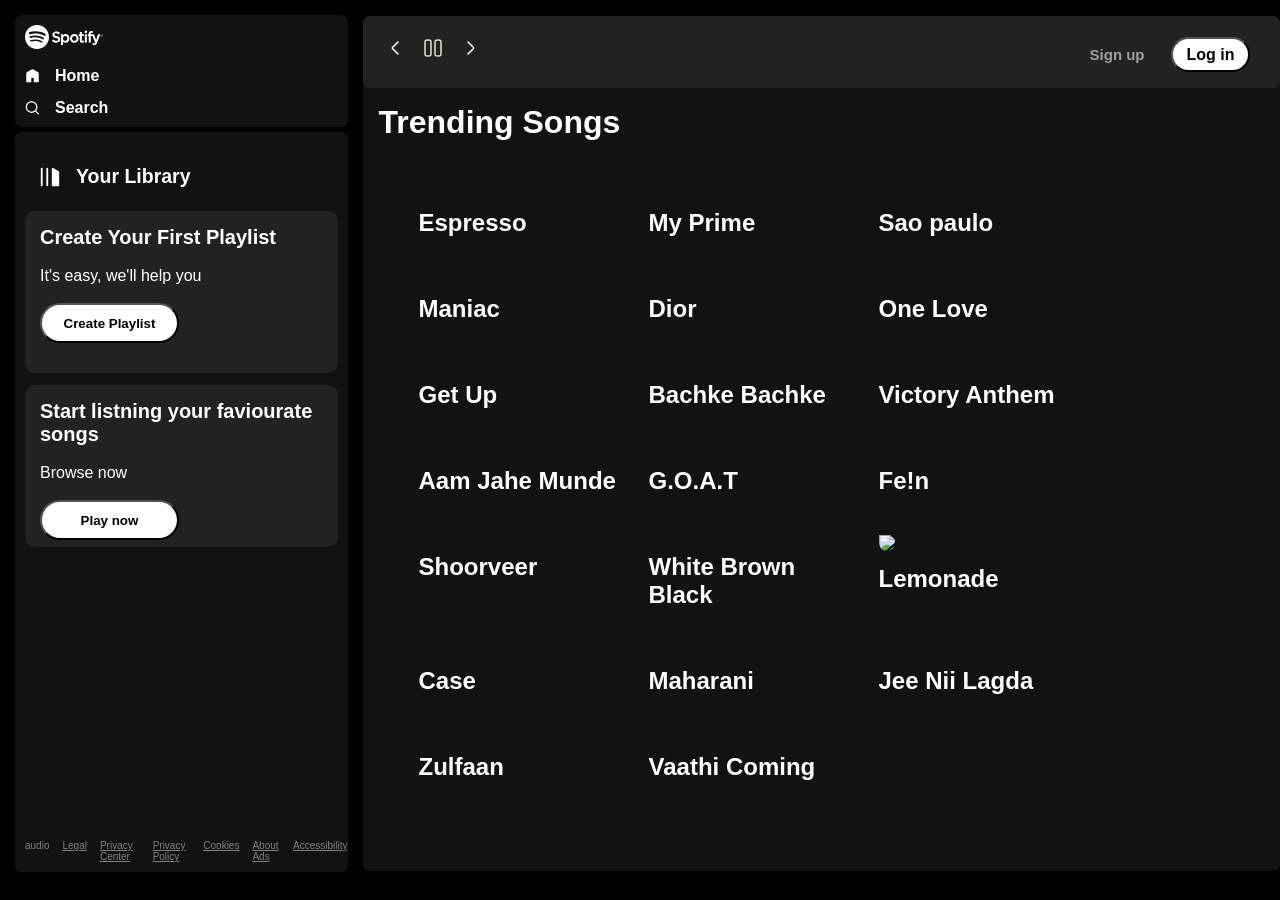
==== index.html @ 83c4fd3b "Add files via upload" ====
<!DOCTYPE html>
<html lang="en">
  <head>
    <meta charset="UTF-8" />
    <meta name="viewport" content="width=device-width, initial-scale=1.0" />
    <link rel="shortcut icon" href="favicon.png" type="image/x-icon" />
    <link rel="stylesheet" href="style.css" />
    <link rel="stylesheet" href="utility.css" />
    

    <title>Spotify - Web Player: Music for everyone</title>
  </head>
  <body>
    <div class="main flex bg-black">
      <div class="left">
        <div class="home rounded bg-grey m1 p1">
          <div class="logo">
            <img src="logo.svg" class="invert" alt="logo" />
          </div>
          <ul>
            <li><img class="invert" src="home.svg" alt="home" />Home</li>
            <li><img class="invert" src="search.svg" alt="search" />Search</li>
          </ul>
        </div>
        <div class="library bg-grey rounded m1 p1">
          <div class="heading">
            <img class="invert" src="playlist.svg" alt="playlist" />
           <h2 class="sngname">Your Library</h2>
          </div>
          <div class="msgg">
            <p class="pp1">Create Your First Playlist</p>
            
            <br>
            <p>It's easy, we'll help you</p>
            <button class="plist" id="plist">Create Playlist</button>
          </div>
          <div class="msgg">
            <p class="pp1">Start listning your faviourate songs</p>
          <br>
            <p>Browse now</p>
            <button class="plist" >Play now</button>
          </div>
          <div class="footer">
            audio
            <div>
              <a href="https://www.spotify.com/jp/legal/"><span>Legal</span></a>
            </div>
            <div>
              <a href="https://www.spotify.com/jp/privacy/"
                ><span>Privacy Center</span></a
              >
            </div>
            <div>
              <a href="https://www.spotify.com/jp/legal/privacy-policy/"
                ><span>Privacy Policy</span></a
              >
            </div>
            <div>
              <a href="https://www.spotify.com/jp/legal/cookies-policy/"
                ><span>Cookies</span></a
              >
            </div>
            <div>
              <a href="https://www.spotify.com/jp/legal/privacy-policy/#s3"
                ><span>About Ads</span></a
              >
            </div>
            <div>
              <a href="https://www.spotify.com/jp/accessibility/"
                ><span>Accessibility</span></a
              >
            </div>
          </div>
        </div>
      </div>
      <div class="right rounded bg-grey">
        <div class="header rounded">
          <div class="nav">
            <svg
            id="previous"
              width="24"
              height="24"
              viewBox="0 0 24 24"
              fill="none"
              xmlns="http://www.w3.org/2000/svg"
              class="bb2"
            >
              <path
                d="M15 6L9.70711 11.2929C9.37377 11.6262 9.20711 11.7929 9.20711 12C9.20711 12.2071 9.37377 12.3738 9.70711 12.7071L15 18"
                stroke="#ffffff"
                stroke-width="1.5"
                stroke-linecap="round"
                stroke-linejoin="round"
              />
            </svg>
            <img src="pause.svg" class="pause" id="masterplay">
            <svg
            id="next"
              width="24"
              height="24"
              viewBox="0 0 24 24"
              fill="none"
              xmlns="http://www.w3.org/2000/svg"
              class="bb1"
            >
              <path
                d="M9 18L14.2929 12.7071C14.6262 12.3738 14.7929 12.2071 14.7929 12C14.7929 11.7929 14.6262 11.6262 14.2929 11.2929L9 6"
                stroke="#ffffff"
                stroke-width="1.5"
                stroke-linecap="round"
                stroke-linejoin="round"
              />
            </svg>
          </div>
          <div class="buttons">
            <!-- <a href="https://www.spotify.com/in-en/premium/"><button class="premium">Premium</button></a> -->
            <button class="signupbtn" ><a href="signup.html">Sign up</a></button>
            <button class="loginbtn"><a href="login.html">Log in</a></button>
          </div>
        </div>
        <div class="spotify-playlist">
          <h1>Trending Songs</h1>
          <div class="card-box">
            
            <div class="card" id="1" >
              <div class="play">
                <svg  width="24" height="24"
                  viewBox="0 0 24 24"
                  fill="none"
                  xmlns="http://www.w3.org/2000/svg">
                  <path
                    d="M5 20V4L19 12L5 20Z"
                    stroke="#141B34"
                    fill="#000"
                    stroke-width="1.5"
                    stroke-linejoin="round"
                  />
                </svg>
              </div>
            
              <img src="songs/cover/cover.jpeg" alt="" />
             <h2 >Espresso</h2>
            </div>
            <div class="card" id="2" >
              <div class="play" >
                <svg  width="24" height="24"
                  viewBox="0 0 24 24"
                  fill="none"
                  xmlns="http://www.w3.org/2000/svg">
                  <path
                    d="M5 20V4L19 12L5 20Z"
                    stroke="#141B34"
                    fill="#000"
                    stroke-width="1.5"
                    stroke-linejoin="round"
                  />
                </svg>
              </div>
              <img src="songs/cover/cover (1).jpg" alt="" />
             <h2 class="sngname">My Prime</h2>
            </div>
            <div class="card" id="3">
                <div class="play">
                <svg  width="24" height="24"
                  viewBox="0 0 24 24"
                  fill="none"
                  xmlns="http://www.w3.org/2000/svg">
                  <path
                    d="M5 20V4L19 12L5 20Z"
                    stroke="#141B34"
                    fill="#000"
                    stroke-width="1.5"
                    stroke-linejoin="round"
                  />
                </svg>
              </div>
              <img src="songs/cover/cover (2).jpg" alt="" />
             <h2 class="sngname">Sao paulo</h2>
              
            </div>
            <div class="card" id="4" >  <div class="play">
                <svg  width="24" height="24"
                  viewBox="0 0 24 24"
                  fill="none"
                  xmlns="http://www.w3.org/2000/svg">
                  <path
                    d="M5 20V4L19 12L5 20Z"
                    stroke="#141B34"
                    fill="#000"
                    stroke-width="1.5"
                    stroke-linejoin="round"
                  />
                </svg>
              </div>
              <img src="songs/cover/cover (10).jpg" alt="" />
             <h2 class="sngname">Maniac</h2>
            </div>
            <div class="card" id="5">  <div class="play">
                <svg  width="24" height="24"
                  viewBox="0 0 24 24"
                  fill="none"
                  xmlns="http://www.w3.org/2000/svg">
                  <path
                    d="M5 20V4L19 12L5 20Z"
                    stroke="#141B34"
                    fill="#000"
                    stroke-width="1.5"
                    stroke-linejoin="round"
                  />
                </svg>
              </div>
              <img src="songs/cover/cover (4).jpg" alt="" />
             <h2 class="sngname">Dior</h2>
            </div>
            <div class="card" id="6">  <div class="play" id="play">
                <svg  width="24" height="24"
                  viewBox="0 0 24 24"
                  fill="none"
                  xmlns="http://www.w3.org/2000/svg">
                  <path
                    d="M5 20V4L19 12L5 20Z"
                    stroke="#141B34"
                    fill="#000"
                    stroke-width="1.5"
                    stroke-linejoin="round"
                  />
                </svg>
              </div>
              <img src="songs/cover/cover (5).jpg" alt="" />
             <h2 class="sngname">One Love</h2>
            </div>
            <div class="card" id="7">  <div class="play">
                <svg  width="24" height="24"
                  viewBox="0 0 24 24"
                  fill="none"
                  xmlns="http://www.w3.org/2000/svg">
                  <path
                    d="M5 20V4L19 12L5 20Z"
                    stroke="#141B34"
                    fill="#000"
                    stroke-width="1.5"
                    stroke-linejoin="round"
                  />
                </svg>
              </div>
              <img src="songs/cover/cover (6).jpg" alt="" />
             <h2 class="sngname">Get Up</h2>
            </div>
            <div class="card" id="8">  <div class="play">
                <svg  width="24" height="24"
                  viewBox="0 0 24 24"
                  fill="none"
                  xmlns="http://www.w3.org/2000/svg">
                  <path
                    d="M5 20V4L19 12L5 20Z"
                    stroke="#141B34"
                    fill="#000"
                    stroke-width="1.5"
                    stroke-linejoin="round"
                  />
                </svg>
              </div>
              <img src="songs/cover/cover (7).jpg" alt="" />
             <h2 class="sngname">Bachke Bachke</h2>
            </div>
            <div class="card" id="9">  <div class="play">
                <svg  width="24" height="24"
                  viewBox="0 0 24 24"
                  fill="none"
                  xmlns="http://www.w3.org/2000/svg">
                  <path
                    d="M5 20V4L19 12L5 20Z"
                    stroke="#141B34"
                    fill="#000"
                    stroke-width="1.5"
                    stroke-linejoin="round"
                  />
                </svg>
              </div>
              <img src="songs/cover/cover (8).jpg" alt="" />
             <h2 class="sngname">Victory Anthem</h2>
            </div>
            <div class="card" id="10">  <div class="play">
                <svg  width="24" height="24"
                  viewBox="0 0 24 24"
                  fill="none"
                  xmlns="http://www.w3.org/2000/svg">
                  <path
                    d="M5 20V4L19 12L5 20Z"
                    stroke="#141B34"
                    fill="#000"
                    stroke-width="1.5"
                    stroke-linejoin="round"
                  />
                </svg>
              </div>
              <img src="songs/cover/cover (9).jpeg" alt="" />
             <h2 class="sngname">Aam Jahe Munde</h2>
            </div>
            <div class="card" id="11">  <div class="play">
                <svg  width="24" height="24"
                  viewBox="0 0 24 24"
                  fill="none"
                  xmlns="http://www.w3.org/2000/svg">
                  <path
                    d="M5 20V4L19 12L5 20Z"
                    stroke="#141B34"
                    fill="#000"
                    stroke-width="1.5"
                    stroke-linejoin="round"
                  />
                </svg>
              </div>
              <img src="songs/cover/cover (3).jpg" alt="" />
             <h2 class="sngname">G.O.A.T</h2>
            </div>
            <div class="card" id="12"> 
               <div class="play">
                <svg  width="24" height="24"
                  viewBox="0 0 24 24"
                  fill="none"
                  xmlns="http://www.w3.org/2000/svg">
                  <path
                    d="M5 20V4L19 12L5 20Z"
                    stroke="#141B34"
                    fill="#000"
                    stroke-width="1.5"
                    stroke-linejoin="round"
                  />
                </svg>
              </div>
              <img src="songs/cover/cover (11).jpeg" alt="" />
             <h2 class="sngname">Fe!n</h2>
            </div>
            <div class="card" id="13"> 
              <div class="play">
               <svg  width="24" height="24"
                 viewBox="0 0 24 24"
                 fill="none"
                 xmlns="http://www.w3.org/2000/svg">
                 <path
                   d="M5 20V4L19 12L5 20Z"
                   stroke="#141B34"
                   fill="#000"
                   stroke-width="1.5"
                   stroke-linejoin="round"
                 />
               </svg>
             </div>
             <img src="songs/cover/cover (12).jpg" alt="" />
            <h2 class="sngname">Shoorveer</h2>
           </div>

           <div class="card" id="14"> 
            <div class="play">
             <svg  width="24" height="24"
               viewBox="0 0 24 24"
               fill="none"
               xmlns="http://www.w3.org/2000/svg">
               <path
                 d="M5 20V4L19 12L5 20Z"
                 stroke="#141B34"
                 fill="#000"
                 stroke-width="1.5"
                 stroke-linejoin="round"
               />
             </svg>
           </div>
           <img src="songs/cover/cover (13)" alt="" />
          <h2 class="sngname">White Brown Black</h2>
         </div>


         <div class="card" id="15" > 
          <div class="play">
           <svg  width="24" height="24"
             viewBox="0 0 24 24"
             fill="none"
             xmlns="http://www.w3.org/2000/svg">
             <path
               d="M5 20V4L19 12L5 20Z"
               stroke="#141B34"
               fill="#000"
               stroke-width="1.5"
               stroke-linejoin="round"
             />
           </svg>
         </div>
         <img src="songs/cover/cover (14).jpg " />
        <h2 class="sngname">Lemonade</h2>
       </div>
           

       <div class="card" id="16"> 
        <div class="play">
         <svg  width="24" height="24"
           viewBox="0 0 24 24"
           fill="none"
           xmlns="http://www.w3.org/2000/svg">
           <path
             d="M5 20V4L19 12L5 20Z"
             stroke="#141B34"
             fill="#000"
             stroke-width="1.5"
             stroke-linejoin="round"
           />
         </svg>
       </div>
       <img src="songs/cover/cover (15).jpg" alt="" />
      <h2 class="sngname">Case</h2>
     </div>
     
     <div class="card" id="17"> 
      <div class="play">
       <svg  width="24" height="24"
         viewBox="0 0 24 24"
         fill="none"
         xmlns="http://www.w3.org/2000/svg">
         <path
           d="M5 20V4L19 12L5 20Z"
           stroke="#141B34"
           fill="#000"
           stroke-width="1.5"
           stroke-linejoin="round"
         />
       </svg>
     </div>
     <img src="songs/cover/cover (16).jpg" alt="" />
    <h2 class="sngname">Maharani</h2>
   </div>


   <div class="card" id="18"> 
    <div class="play">
     <svg  width="24" height="24"
       viewBox="0 0 24 24"
       fill="none"
       xmlns="http://www.w3.org/2000/svg">
       <path
         d="M5 20V4L19 12L5 20Z"
         stroke="#141B34"
         fill="#000"
         stroke-width="1.5"
         stroke-linejoin="round"
       />
     </svg>
   </div>
   <img src="songs/cover/cover (17).jpg" alt="" />
  <h2 class="sngname">Jee Nii Lagda</h2>
 </div>

 <div class="card" id="19"> 
  <div class="play">
   <svg  width="24" height="24"
     viewBox="0 0 24 24"
     fill="none"
     xmlns="http://www.w3.org/2000/svg">
     <path
       d="M5 20V4L19 12L5 20Z"
       stroke="#141B34"
       fill="#000"
       stroke-width="1.5"
       stroke-linejoin="round"
     />
   </svg>
 </div>
 <img src="songs/cover/cover (18).jpg" alt="" />
<h2 class="sngname">Zulfaan</h2>
</div>


<div class="card" id="20"> 
  <div class="play">
   <svg  width="24" height="24"
     viewBox="0 0 24 24"
     fill="none"
     xmlns="http://www.w3.org/2000/svg">
     <path
       d="M5 20V4L19 12L5 20Z"
       stroke="#141B34"
       fill="#000"
       stroke-width="1.5"
       stroke-linejoin="round"
     />
   </svg>
 </div>
 <img src="songs/cover/cover (19).jpg" alt="" />
<h2 class="sngname">Vaathi Coming</h2>
</div>
          </div>
        </div>

        <!-- <div class="playbar">
          <div class="seekbar" >
            <div class="circle"  id="progressbar" ></div>
          </div>
          <div class="songinfo">
            <div class="progressbar"></div>
          </div>
          <div class="songbuttons">
            <img src="prvesong.svg" alt="" />
            <img src="play.svg"  id="masterplay" />
            <img src="nextsong.svg" id="playPauseBtn" />
          </div>
          <div class="songtime"></div>
        </div> -->
      </div>
    </div>
    <script src="index.js"></script>
  </body>
</html>
---- style.css ----
/* @import url('https://fonts.googleapis.com/css2?family=Lato:wght@700&family=Roboto:ital,wght@0,100;0,300;0,400;0,500;0,700;0,900;1,100;1,300;1,400;1,500;1,700;1,900&display=swap'); */

*{
    margin: 0px;
    padding: 0px;
}

 body{
     background-color: black;
    color: white; 
    overflow-x: hidden; 
    font-family: SpotifyMixUITitle, CircularSp-Arab, CircularSp-Hebr, CircularSp-Cyrl, CircularSp-Grek, CircularSp-Deva, var(--fallback-fonts, sans-serif);
} 
.border{
    border: 2px solid red;
    margin: 3px;
}

.left{
    width: 28vw;
    padding:10px ;
}

.right{
    width: 75vw;
    margin: 16px 0px;
    position: relative;
}
.home ul li{
    display: flex;
    gap: 15px;
width: 15px;
list-style: none;
padding-top: 14px;
font-weight: bold;
}
.container{
    background-color: pink;
    height: 100%;
}
.heading{
    display: flex;
    gap: 15px;
width: 100%;
padding-top: 14px;
padding: 23px 14px;
align-items: center;
font-size: 13px;
}
.heading img{
  width: 22px;  
}
.library{
    min-height: 80vh;
    position: relative;
    
    
}
.footer{
    display: flex;
    font-size: 10px;
    color: grey;
    gap: 13px;
    position: absolute;
    bottom: 0;
    padding: 10px 0px;
}
.footer a{
    color: grey;
}

.header{
    display: flex;
    justify-content: space-between;
    background-color: rgb(34, 34, 34);
    height: 72px;

    
    
}
.header > *{
    padding: 20px;
    
}
.spotify-playlist{
    padding: 16px;
    font-family: SpotifyMixUITitle, CircularSp-Arab, CircularSp-Hebr, CircularSp-Cyrl, CircularSp-Grek, CircularSp-Deva, var(--fallback-fonts, sans-serif);
}
.card{
    width: 200px;
    padding: 10px;
    border-radius: 8px;
    position: relative;
    cursor: pointer;
}
.card:hover{
    background: rgb(29, 28, 28);
    /* transform: scale(1.02);
    transition: 0.3s; */
   
    
}
.card img{
    width: 100%;
    object-fit: contain;
    border-radius: 30px;
}
.card-box{
    display: flex;
    gap: 10px;
    margin: 30px;
    flex-wrap:wrap ;
    overflow-y: scroll;
    max-height: 70vh;
    
}
.card >*{

    padding-top: 10px;
}
.play{
    width: 32px;
    height: 32px;
    background-color: #1fdf64;
    border-radius: 50%;
    padding: 6px;
    display: flex;
    align-items: center;
    justify-content: center;
    position: absolute;
    top: 230px;
    right: 23px;
    opacity: 0;
    transition: all 0.3s ease-out;
   
}
.card:hover .play{
    top: 163px;
    opacity: 1;
    
}
.signupbtn{
    background-color: rgb(34, 34, 34);
color: rgb(156,148 ,148);
font-weight: bold;
border: none;
outline: none;
cursor: pointer;
font-size: 15px;
}
.signupbtn:hover{
    font-size: 1.01rem;
    color: rgb(249, 248, 248);;
    font-size: 16.05px;
    text-decoration: underline;

}
button > *{
    margin: 0 12px;

}

.loginbtn{
    background-color: white;
    border-radius: 25px;
    color: rgb(23, 22, 22);
    margin: 10px;
    width: 79px;
    height: 35px;
    cursor: pointer;
    font-size: 16px;
    font-weight: bold;
    outline: none;
}
.loginbtn:hover{
    cursor: pointer;
    transform: scale(1.06);
    transition: 0.1s;
    
}
.spotify-playlist{
    position: relative;
}
.playbar{
    position: absolute;
    bottom: 0;
    background-color: rgb(45, 44, 44);
    width: 98%;
    padding: 12px;
    border-radius: 5px;
    height: 36px;
}
.songbuttons{
    filter: invert(1);
    position: absolute;
    top: 16%;
    left: 50%;
    gap: 16px;
}
.signupbtn a{
    text-decoration: none;
    color: rgb(161, 160, 160);
}
.signupbtn a:hover{
    color: white;
}
.loginbtn a{
    text-decoration: none;
    color: black;
}
.seekbar{
    width: 98%;
    height: 2px;
    border: 2px solid rgb(195, 194, 194);
    border-radius: 10px;
    position: absolute;
    bottom: 10px;
}



.circle{
    width: 14px;
    height: 14px;
    border-radius: 15px;
    background-color:white;
    position: relative;
    bottom: 6px;
    left: 0%;
    transition: left 0.5s;
}

 .bb1:hover{
    background: rgb(29, 28, 28);
    border-radius: 15px;
    transform: scale(1.5);
    transition: 0.1s;
    cursor: pointer;
}

.bb2:hover{
    background: rgb(29, 28, 28);
    border-radius: 15px;
    transform: scale(1.5);
    transition: 0.1s;
    cursor: pointer;

} 
 .buttons{
    position: relative;
    bottom: 9px;

 }
 /* .premium{
    background-color: rgb(34, 34, 34);
    color: rgb(156,148 ,148);
    font-weight: bold;
    border: none;
    outline: none;
    cursor: pointer;
    font-size: 15px;
 }
 .premium:hover{
color: white;
 } */
  .msgg{
   display: inherit;
   align-items: center;
    padding: 15px;
    margin-bottom: 12px;
    background-color: rgb(34, 34, 34);
    height: 132px;
    border-radius: 10px;
   
}
.pp1{
    font-weight: bolder;
    font-size: 20px;
     
}
.plist{
   
    background-color: white;
    width: 139px;
    height: 40px;
    border-radius: 28px;
    position: relative;
    bottom: -18px;
    color: black;
    font-weight: bold;
}
.plist:hover{
    
    transform: scale(1.03);
    transition: 0.1s;
    cursor: pointer;
}
.songbuttons:hover{
    cursor: pointer;
}
.progressbar{
    background-color: red;
    width: 15px;
}
.pause{
    filter: invert(1);

}
.pause:hover{
    cursor: pointer;
    border-radius: 15px;
    transform: scale(1.5);
    transition: 0.1s;
}

.bb2{
    margin-right: 10px;
}
.bb1{
    margin-left: 10px;
}
---- utility.css ----
.flex{
    display: flex;
}
.justify-center{
    justify-content: center;
}
.item-center{
    align-items: center;
}
.bg-black{
    background-color: black;
    color: white;
}
.invert{
    filter: invert(1);
}
.bg-grey{
    background-color: #121212;
}
.rounded{
    border-radius: 7px;
}
.m1{
    margin: 5px;
}
.p1{
    padding:10px ;
}
/* Style the scrollbar */
::-webkit-scrollbar {
    width: 12px; /* Adjust the width of the scrollbar */
    height: 12px; /* Adjust the height of the scrollbar (for horizontal scrollbar) */
  }
  
  /* Style the scrollbar track (the background) */
  ::-webkit-scrollbar-track {
    background: #333; /* Dark background for the track */
    border-radius: 6px;
  }
  
  /* Style the scrollbar thumb (the draggable part) */
  ::-webkit-scrollbar-thumb {
    background: #4a4a4a; /* Dark thumb color */
    border-radius: 10px;
  }
  
  /* Optional: Add hover effect for thumb */
  ::-webkit-scrollbar-thumb:hover {
    background: #666666; /* Lighter gray when hovering */
  }
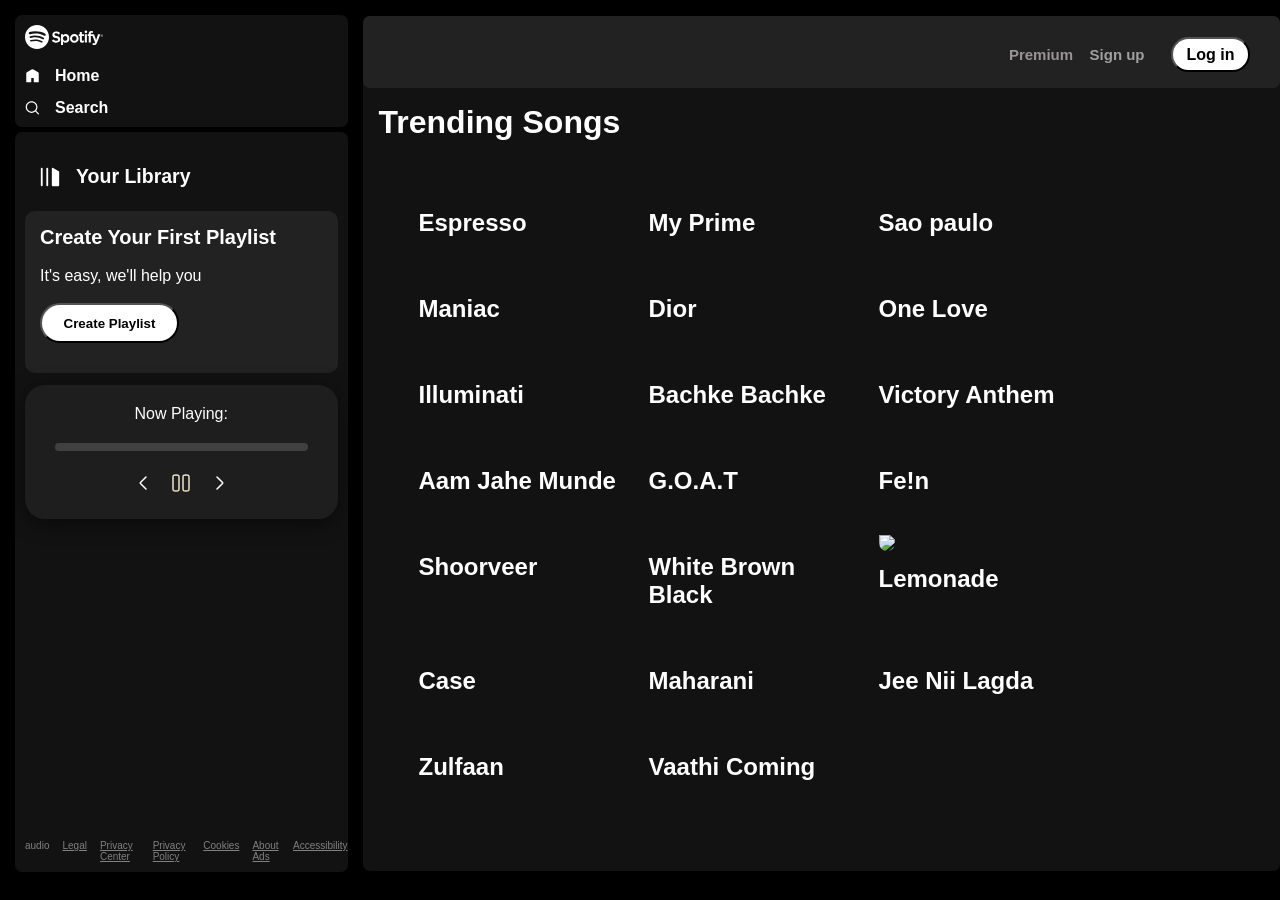
==== commit 83efb9d7: "Add files via upload" ====
--- a/index.html
+++ b/index.html
@@ -34,49 +34,20 @@
             <p>It's easy, we'll help you</p>
             <button class="plist" id="plist">Create Playlist</button>
           </div>
-          <div class="msgg">
+          <!-- <div class="msgg">
             <p class="pp1">Start listning your faviourate songs</p>
           <br>
             <p>Browse now</p>
-            <button class="plist" >Play now</button>
-          </div>
-          <div class="footer">
-            audio
-            <div>
-              <a href="https://www.spotify.com/jp/legal/"><span>Legal</span></a>
-            </div>
-            <div>
-              <a href="https://www.spotify.com/jp/privacy/"
-                ><span>Privacy Center</span></a
-              >
-            </div>
-            <div>
-              <a href="https://www.spotify.com/jp/legal/privacy-policy/"
-                ><span>Privacy Policy</span></a
-              >
-            </div>
-            <div>
-              <a href="https://www.spotify.com/jp/legal/cookies-policy/"
-                ><span>Cookies</span></a
-              >
-            </div>
-            <div>
-              <a href="https://www.spotify.com/jp/legal/privacy-policy/#s3"
-                ><span>About Ads</span></a
-              >
-            </div>
-            <div>
-              <a href="https://www.spotify.com/jp/accessibility/"
-                ><span>Accessibility</span></a
-              >
-            </div>
-          </div>
-        </div>
-      </div>
-      <div class="right rounded bg-grey">
-        <div class="header rounded">
-          <div class="nav">
-            <svg
+            <button class="plist" >Play now</button> -->
+            <div class="playbar ">
+  <div  id="song-title">Now Playing: </div>
+  
+  <div class="progress-container" id="progress-container">
+    <div class="progress" id="progress"></div>
+  </div>
+
+  <div class="controls">
+   <svg
             id="previous"
               width="24"
               height="24"
@@ -111,11 +82,54 @@
                 stroke-linejoin="round"
               />
             </svg>
+            
+            <!-- <img src="mute-svgrepo-com.svg" alt="" id="mute"> -->
+  </div>
+</div>
+
+          <!-- </div> -->
+          <div class="footer">
+            audio
+            <div>
+              <a href="https://www.spotify.com/jp/legal/"><span>Legal</span></a>
+            </div>
+            <div>
+              <a href="https://www.spotify.com/jp/privacy/"
+                ><span>Privacy Center</span></a
+              >
+            </div>
+            <div>
+              <a href="https://www.spotify.com/jp/legal/privacy-policy/"
+                ><span>Privacy Policy</span></a
+              >
+            </div>
+            <div>
+              <a href="https://www.spotify.com/jp/legal/cookies-policy/"
+                ><span>Cookies</span></a
+              >
+            </div>
+            <div>
+              <a href="https://www.spotify.com/jp/legal/privacy-policy/#s3"
+                ><span>About Ads</span></a
+              >
+            </div>
+            <div>
+              <a href="https://www.spotify.com/jp/accessibility/"
+                ><span>Accessibility</span></a
+              >
+            </div>
+          </div>
+        </div>
+      </div>
+      <div class="right rounded bg-grey">
+        <div class="header rounded">
+          <div class="nav">
+           
           </div>
           <div class="buttons">
-            <!-- <a href="https://www.spotify.com/in-en/premium/"><button class="premium">Premium</button></a> -->
+            <a href="premium.html"><button class="premium">Premium</button></a>
             <button class="signupbtn" ><a href="signup.html">Sign up</a></button>
-            <button class="loginbtn"><a href="login.html">Log in</a></button>
+            <button class="loginbtn" id="login"><a href="login.html">Log in</a></button>
           </div>
         </div>
         <div class="spotify-playlist">
@@ -244,7 +258,7 @@
                 </svg>
               </div>
               <img src="songs/cover/cover (6).jpg" alt="" />
-             <h2 class="sngname">Get Up</h2>
+             <h2 class="sngname">Illuminati</h2>
             </div>
             <div class="card" id="8">  <div class="play">
                 <svg  width="24" height="24"
--- a/style.css
+++ b/style.css
@@ -181,7 +181,7 @@
 .spotify-playlist{
     position: relative;
 }
-.playbar{
+/* .playbar{
     position: absolute;
     bottom: 0;
     background-color: rgb(45, 44, 44);
@@ -189,7 +189,7 @@
     padding: 12px;
     border-radius: 5px;
     height: 36px;
-}
+} */
 .songbuttons{
     filter: invert(1);
     position: absolute;
@@ -251,7 +251,7 @@
     bottom: 9px;
 
  }
- /* .premium{
+ .premium{
     background-color: rgb(34, 34, 34);
     color: rgb(156,148 ,148);
     font-weight: bold;
@@ -262,7 +262,11 @@
  }
  .premium:hover{
 color: white;
- } */
+font-size: 1.01rem;
+color: rgb(249, 248, 248);;
+font-size: 16.05px;
+text-decoration: underline;
+ }
   .msgg{
    display: inherit;
    align-items: center;
@@ -319,3 +323,82 @@
 .bb1{
     margin-left: 10px;
 }
+
+
+
+
+
+
+
+
+
+
+
+
+
+
+
+
+
+
+
+
+  /* body {
+    
+
+      color: white;
+      font-family: sans-serif;
+      display: flex;
+      justify-content: center;
+      align-items: center;
+      height: 100vh;
+    } */
+
+    .playbar {
+      background: #1e1e1e;
+      border-radius: 20px;
+      padding: 20px 30px;
+     max-width: 314 px;
+      box-shadow: 0 4px 20px rgba(0,0,0,0.5);
+      text-align: center;
+       display: inherit;
+    }
+
+   
+
+    .progress-container {
+      background: #404040;
+      height: 8px;
+      border-radius: 5px;
+      overflow: hidden;
+      margin: 20px 0;
+      cursor: pointer;
+    }
+
+    .progress {
+      height: 100%;
+      background: #1DB954;
+      width: 0%;
+    }
+    .progress:hover{
+        background: rgb(4, 248, 73);
+    }
+
+    .song-title {
+      margin-bottom: 10px;
+      font-weight: bold;
+      color: red;
+    }
+    #mute{
+      
+      mix-blend-mode: darken;
+      height: 30px;
+    position: relative;
+    left: 30%;
+    }
+   #mute:hover{
+    cursor: pointer;
+   }
+   #mute img{
+filter: invert(0);
+   }
